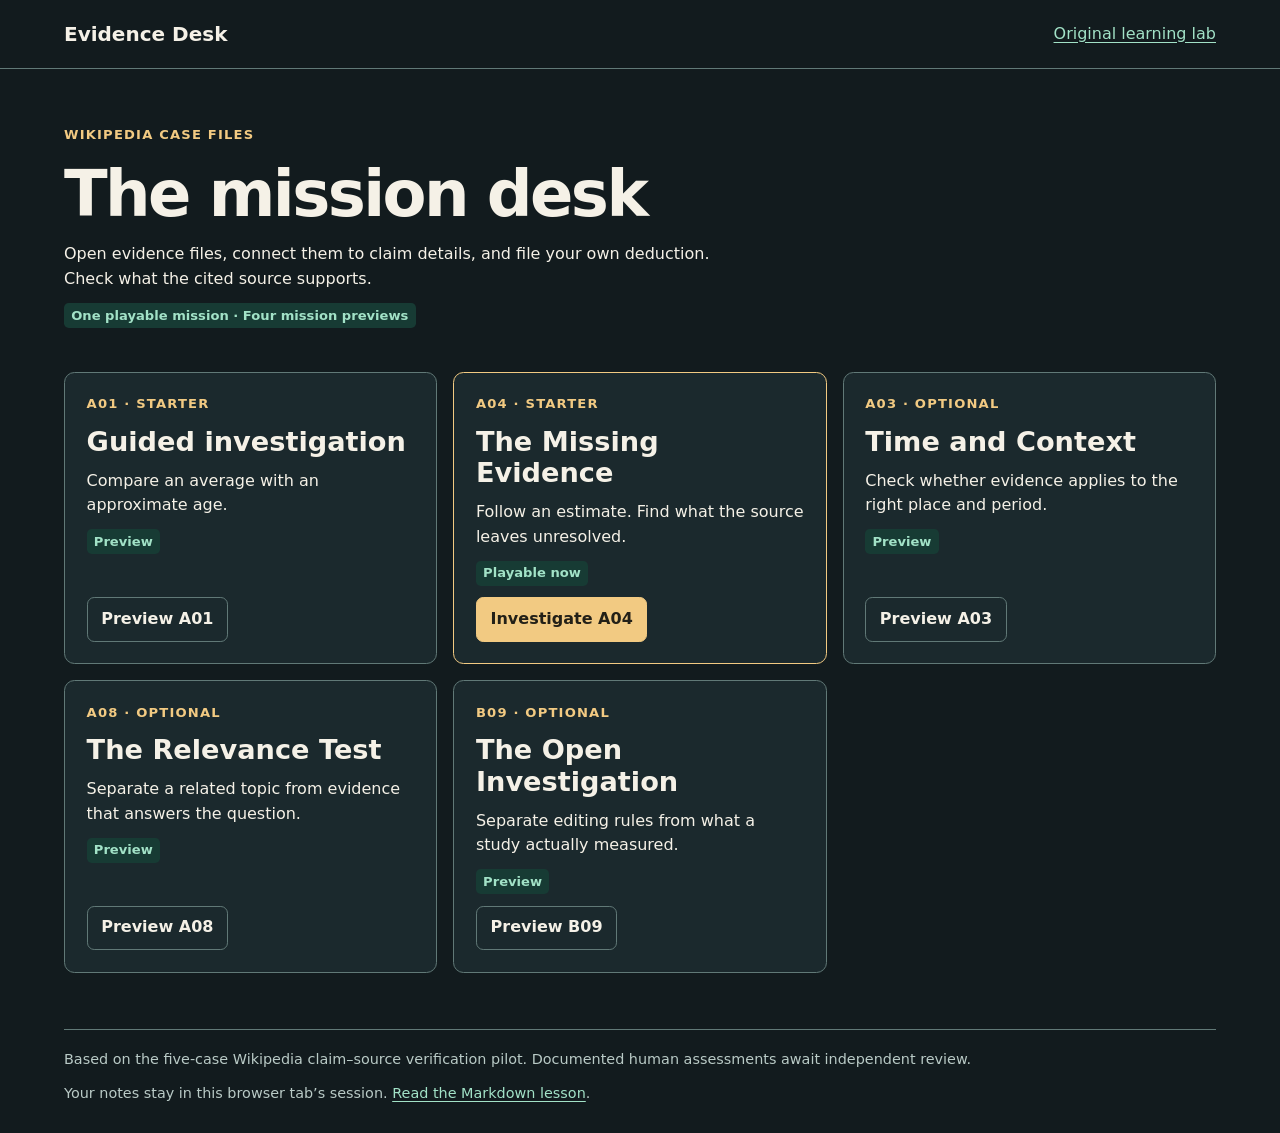
==== lab/game/index.html @ f9653839 "Build playable A04 evidence investigation prototype" ====
<!doctype html>
<html lang="en">
<head>
  <meta charset="utf-8">
  <meta name="viewport" content="width=device-width, initial-scale=1">
  <meta name="referrer" content="no-referrer">
  <title>Evidence Desk · Claim Verification Lab</title>
  <link rel="stylesheet" href="game.css">
  <script src="game.js" defer></script>
</head>
<body>
  <a class="skip" href="#desk">Skip to the investigation</a>
  <header class="topbar">
    <div class="shell">
      <a class="brand" href="#missions">Evidence Desk</a>
      <a href="../">Original learning lab</a>
    </div>
  </header>
  <main id="desk" class="shell" tabindex="-1">
    <p id="loading" role="status">Opening the case files…</p>
    <div id="view"></div>
    <noscript><p>Enable JavaScript to play, or <a href="https://github.com/Uxer-Janine/claim-source-benchmark-pilot/blob/main/learn/README.md">read the Markdown lesson</a>.</p></noscript>
  </main>
  <footer class="shell">
    <p>Based on the five-case Wikipedia claim–source verification pilot. Documented human assessments await independent review.</p>
    <p>Your notes stay in this browser tab’s session. <a href="https://github.com/Uxer-Janine/claim-source-benchmark-pilot/blob/main/learn/README.md">Read the Markdown lesson</a>.</p>
  </footer>
</body>
</html>
---- lab/game/game.css ----
:root {
  color-scheme: dark;
  font: 100%/1.55 system-ui, sans-serif;
  --bg: #121b1e;
  --surface: #1b292d;
  --raised: #23363a;
  --text: #f5f1e7;
  --muted: #b9cac6;
  --line: #617977;
  --accent: #f2ca82;
  --mint: #a2e2c7;
  color: var(--text);
  background: var(--bg);
}

* { box-sizing: border-box; }
body { margin: 0; }
[hidden] { display: none !important; }
.shell { width: min(100% - 2rem, 72rem); margin-inline: auto; }
.topbar { border-bottom: 1px solid var(--line); }
.topbar .shell { min-height: 4.25rem; display: flex; justify-content: space-between; align-items: center; gap: .75rem; flex-wrap: wrap; }
.brand { font-size: 1.25rem; font-weight: 800; color: var(--text); text-decoration: none; }
main { padding-block: clamp(1.6rem, 5vw, 3.5rem); }
footer { padding-block: 1.15rem; border-top: 1px solid var(--line); font-size: .9rem; color: var(--muted); }
h1, h2, h3, p { margin: 0 0 .7rem; }
h1, h2, h3 { line-height: 1.16; }
h1 { font-size: clamp(2rem, 6vw, 4rem); letter-spacing: -.04em; }
h2 { font-size: clamp(1.3rem, 3vw, 1.7rem); }
h3 { font-size: 1.12rem; }
a { color: var(--mint); text-underline-offset: .2em; }
button, select, textarea { font: inherit; }
button, .button { display: inline-flex; align-items: center; justify-content: center; min-height: 44px; padding: .55rem .85rem; border: 1px solid var(--accent); border-radius: .45rem; background: var(--accent); color: #232017; font-weight: 750; text-decoration: none; cursor: pointer; }
button:hover, .button:hover { background: #ffe2ac; }
.secondary { background: transparent; color: var(--text); border-color: var(--line); }
.secondary:hover { background: var(--raised); }
:focus-visible { outline: 3px solid #a2e2ff; outline-offset: 4px; }
.skip { position: absolute; top: .5rem; left: .5rem; padding: .55rem; background: var(--bg); transform: translateY(-150%); }
.skip:focus { transform: none; }
.eyebrow { color: var(--accent); font-size: .82rem; font-weight: 800; text-transform: uppercase; letter-spacing: .09em; }
.muted { color: var(--muted); }
.intro { max-width: 65ch; }
.hero { margin-bottom: 2rem; }
.grid, .board-layout, .comparison { display: grid; gap: 1rem; }
.card, .file, .board { min-width: 0; border: 1px solid var(--line); border-radius: .65rem; background: var(--surface); padding: clamp(.9rem, 2vw, 1.35rem); overflow-wrap: anywhere; }
.mission-card { display: flex; flex-direction: column; align-items: flex-start; }
.mission-card .button, .mission-card button { margin-top: auto; }
.featured { border-color: var(--accent); }
.status { display: inline-block; color: var(--mint); background: #173b34; border-radius: .3rem; padding: .15rem .45rem; font-size: .82rem; font-weight: 700; }
.claim { margin-bottom: 1rem; }
.claim p:last-child { margin: 0; }
.board-layout { align-items: start; }
.board ol { list-style: none; padding: 0; margin: .7rem 0 0; }
.board li { padding-block: .6rem; border-top: 1px solid var(--line); }
.board li span { display: block; color: var(--muted); }
.file { padding: 0; margin-bottom: .7rem; }
.file summary { display: flex; align-items: center; gap: .65rem; min-height: 48px; padding: .7rem .9rem; cursor: pointer; font-weight: 750; }
.file summary::before { content: "+"; color: var(--accent); font-size: 1.2rem; }
.file[open] summary::before { content: "−"; }
.file-body { border-top: 1px solid var(--line); padding: .85rem .9rem; }
.file[open] .file-body { animation: appear .2s ease-out; }
.file-number { color: var(--accent); font: 700 .85rem ui-monospace, monospace; flex: none; }
.file .status { margin-left: auto; flex: none; white-space: nowrap; }
.review { margin-top: .75rem; }
label { display: block; font-weight: 700; margin-bottom: .3rem; }
select, textarea { display: block; width: 100%; color: var(--text); background: var(--bg); border: 1px solid var(--line); border-radius: .4rem; padding: .55rem; }
textarea { min-height: 6rem; resize: vertical; }
select { min-height: 44px; }
.form-field { margin: .8rem 0; }
.actions { display: flex; gap: .6rem; flex-wrap: wrap; margin-block: .7rem; }
.deduction, .completion { margin-top: 1.3rem; }
.completion { border-color: var(--mint); animation: appear .3s ease-out; }
.response { white-space: pre-wrap; }
.error { color: #ffb8ae; }
@keyframes appear { from { opacity: .35; transform: translateY(4px); } to { opacity: 1; transform: none; } }
@media (min-width: 48rem) {
  .grid { grid-template-columns: repeat(3, minmax(0, 1fr)); }
  .board-layout { grid-template-columns: minmax(0, 1.65fr) minmax(0, 1fr); }
  .comparison { grid-template-columns: repeat(2, minmax(0, 1fr)); }
}
@media (prefers-reduced-motion: reduce) {
  *, *::before, *::after { animation: none !important; }
}
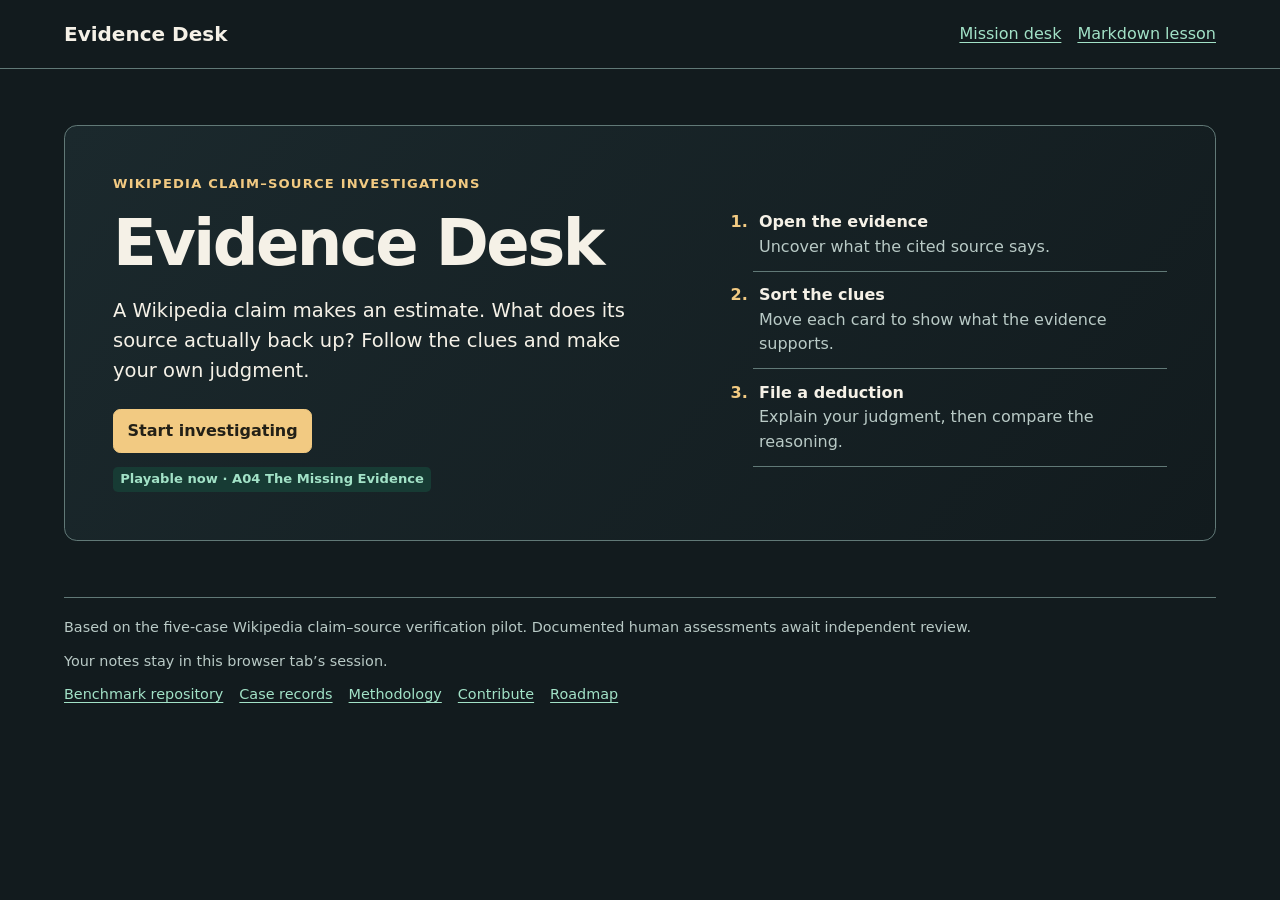
==== commit 48d89e41: "Make Evidence Desk the learning entry point" ====
--- a/lab/game/index.html
+++ b/lab/game/index.html
@@ -12,8 +12,11 @@
   <a class="skip" href="#desk">Skip to the investigation</a>
   <header class="topbar">
     <div class="shell">
-      <a class="brand" href="#missions">Evidence Desk</a>
-      <a href="../">Original learning lab</a>
+      <a class="brand" href="#welcome">Evidence Desk</a>
+      <nav aria-label="Learning resources">
+        <a href="#missions">Mission desk</a>
+        <a href="https://github.com/Uxer-Janine/claim-source-benchmark-pilot/blob/main/learn/README.md">Markdown lesson</a>
+      </nav>
     </div>
   </header>
   <main id="desk" class="shell" tabindex="-1">
@@ -23,7 +26,14 @@
   </main>
   <footer class="shell">
     <p>Based on the five-case Wikipedia claim–source verification pilot. Documented human assessments await independent review.</p>
-    <p>Your notes stay in this browser tab’s session. <a href="https://github.com/Uxer-Janine/claim-source-benchmark-pilot/blob/main/learn/README.md">Read the Markdown lesson</a>.</p>
+    <p>Your notes stay in this browser tab’s session.</p>
+    <nav aria-label="Benchmark resources">
+      <a href="https://github.com/Uxer-Janine/claim-source-benchmark-pilot">Benchmark repository</a>
+      <a href="https://github.com/Uxer-Janine/claim-source-benchmark-pilot/tree/main/records">Case records</a>
+      <a href="https://github.com/Uxer-Janine/claim-source-benchmark-pilot/blob/main/annotation-guidelines.md">Methodology</a>
+      <a href="https://github.com/Uxer-Janine/claim-source-benchmark-pilot/blob/main/CONTRIBUTING.md">Contribute</a>
+      <a href="https://github.com/Uxer-Janine/claim-source-benchmark-pilot/blob/main/docs/NEXT_STEPS.md">Roadmap</a>
+    </nav>
   </footer>
 </body>
 </html>
--- a/lab/game/game.css
+++ b/lab/game/game.css
@@ -19,6 +19,7 @@
 .shell { width: min(100% - 2rem, 72rem); margin-inline: auto; }
 .topbar { border-bottom: 1px solid var(--line); }
 .topbar .shell { min-height: 4.25rem; display: flex; justify-content: space-between; align-items: center; gap: .75rem; flex-wrap: wrap; }
+.topbar nav, footer nav { display: flex; flex-wrap: wrap; gap: .45rem 1rem; }
 .brand { font-size: 1.25rem; font-weight: 800; color: var(--text); text-decoration: none; }
 main { padding-block: clamp(1.6rem, 5vw, 3.5rem); }
 footer { padding-block: 1.15rem; border-top: 1px solid var(--line); font-size: .9rem; color: var(--muted); }
@@ -40,6 +41,14 @@
 .muted { color: var(--muted); }
 .intro { max-width: 65ch; }
 .hero { margin-bottom: 2rem; }
+.welcome { display: grid; gap: clamp(1.35rem, 5vw, 4rem); align-items: center; padding: clamp(1rem, 4vw, 3rem); background: linear-gradient(130deg, var(--surface), var(--bg)); border: 1px solid var(--line); border-radius: .8rem; }
+.welcome-lead { max-width: 42ch; font-size: clamp(1rem, 2vw, 1.22rem); margin-block: 1rem 1.4rem; }
+.status.welcome-status { display: table; margin: .85rem 0 0; }
+.welcome-steps { margin: 0; padding-inline-start: 1.65rem; }
+.welcome-steps li { padding: .7rem .35rem; border-bottom: 1px solid var(--line); }
+.welcome-steps li::marker { color: var(--accent); font-weight: 800; }
+.welcome-steps li span { display: block; color: var(--muted); }
+.card > .button + .button { margin: .65rem 0 0 .45rem; }
 .grid, .board-layout, .comparison { display: grid; gap: 1rem; }
 .card, .file, .board { min-width: 0; border: 1px solid var(--line); border-radius: .65rem; background: var(--surface); padding: clamp(.9rem, 2vw, 1.35rem); overflow-wrap: anywhere; }
 .mission-card { display: flex; flex-direction: column; align-items: flex-start; }
@@ -49,9 +58,20 @@
 .claim { margin-bottom: 1rem; }
 .claim p:last-child { margin: 0; }
 .board-layout { align-items: start; }
-.board ol { list-style: none; padding: 0; margin: .7rem 0 0; }
-.board li { padding-block: .6rem; border-top: 1px solid var(--line); }
-.board li span { display: block; color: var(--muted); }
+.lanes { display: grid; gap: .65rem; margin-top: .55rem; }
+.lane { min-width: 0; min-height: 8rem; padding: .65rem; border: 1px dashed var(--line); border-radius: .45rem; background: var(--bg); transition: background-color .15s, border-color .15s; }
+.lane h3 { font-size: .95rem; }
+.empty-lane { color: var(--muted); font-size: .85rem; }
+.lane.drop-target { border-color: var(--accent); background: #374338; box-shadow: inset 0 0 0 1px var(--accent); }
+.evidence-card { display: block; width: 100%; margin-bottom: .45rem; padding: .5rem; text-align: left; line-height: 1.3; background: var(--raised); border-color: var(--line); color: var(--text); cursor: grab; touch-action: none; user-select: none; }
+.evidence-card:hover { background: #30494c; }
+.evidence-card[aria-pressed="true"] { border-color: var(--accent); background: #374338; box-shadow: inset 3px 0 var(--accent); }
+.evidence-card:disabled { cursor: default; }
+.evidence-card.dragging { opacity: .55; cursor: grabbing; }
+.drag-ghost { position: fixed; z-index: 2; pointer-events: none; border: 1px solid var(--accent); border-radius: .45rem; box-shadow: 0 5px 18px #0008; }
+.just-moved { animation: placed .32s ease-out; }
+.move-here { width: 100%; font-size: .86rem; }
+.sr-only { position: absolute; width: 1px; height: 1px; overflow: hidden; clip-path: inset(50%); white-space: nowrap; }
 .file { padding: 0; margin-bottom: .7rem; }
 .file summary { display: flex; align-items: center; gap: .65rem; min-height: 48px; padding: .7rem .9rem; cursor: pointer; font-weight: 750; }
 .file summary::before { content: "+"; color: var(--accent); font-size: 1.2rem; }
@@ -72,11 +92,16 @@
 .response { white-space: pre-wrap; }
 .error { color: #ffb8ae; }
 @keyframes appear { from { opacity: .35; transform: translateY(4px); } to { opacity: 1; transform: none; } }
+@keyframes placed { from { transform: translateY(-5px); border-color: var(--accent); } }
+@media (min-width: 25rem) {
+  .lanes { grid-template-columns: repeat(2, minmax(0, 1fr)); }
+}
 @media (min-width: 48rem) {
+  .welcome { grid-template-columns: 1.25fr 1fr; }
   .grid { grid-template-columns: repeat(3, minmax(0, 1fr)); }
-  .board-layout { grid-template-columns: minmax(0, 1.65fr) minmax(0, 1fr); }
+  .board-layout { grid-template-columns: minmax(0, 1fr) minmax(0, 1.45fr); }
   .comparison { grid-template-columns: repeat(2, minmax(0, 1fr)); }
 }
 @media (prefers-reduced-motion: reduce) {
-  *, *::before, *::after { animation: none !important; }
+  *, *::before, *::after { animation: none !important; transition: none !important; }
 }
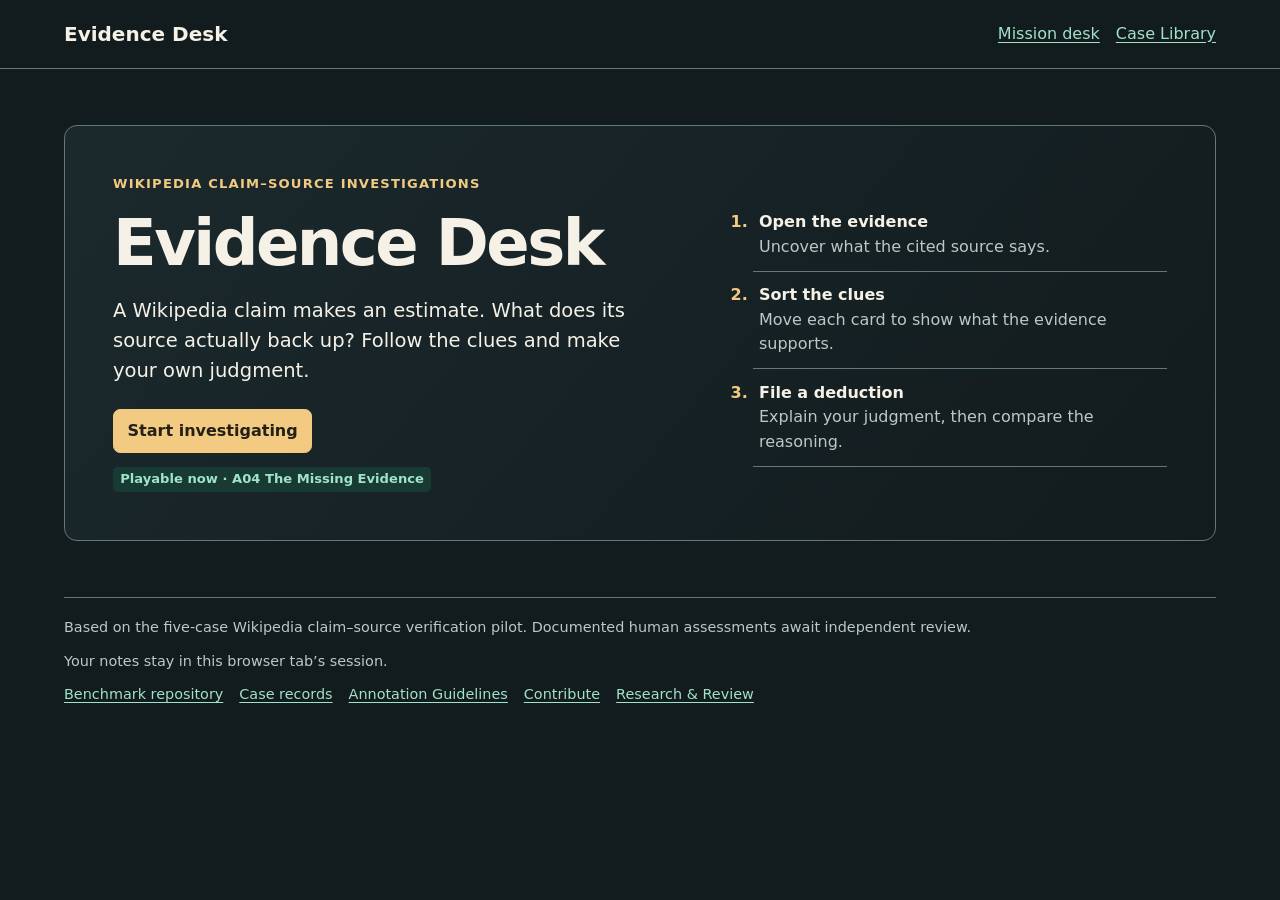
==== commit b42cd0cd: "Consolidate claim verification knowledge base documentation" ====
--- a/lab/game/index.html
+++ b/lab/game/index.html
@@ -15,14 +15,14 @@
       <a class="brand" href="#welcome">Evidence Desk</a>
       <nav aria-label="Learning resources">
         <a href="#missions">Mission desk</a>
-        <a href="https://github.com/Uxer-Janine/claim-source-benchmark-pilot/blob/main/learn/README.md">Markdown lesson</a>
+        <a href="https://github.com/Uxer-Janine/claim-source-benchmark-pilot/blob/main/docs/INVESTIGATIONS.md">Case Library</a>
       </nav>
     </div>
   </header>
   <main id="desk" class="shell" tabindex="-1">
     <p id="loading" role="status">Opening the case files…</p>
     <div id="view"></div>
-    <noscript><p>Enable JavaScript to play, or <a href="https://github.com/Uxer-Janine/claim-source-benchmark-pilot/blob/main/learn/README.md">read the Markdown lesson</a>.</p></noscript>
+    <noscript><p>Enable JavaScript to play, or <a href="https://github.com/Uxer-Janine/claim-source-benchmark-pilot/blob/main/docs/INVESTIGATIONS.md">read the Case Library</a>.</p></noscript>
   </main>
   <footer class="shell">
     <p>Based on the five-case Wikipedia claim–source verification pilot. Documented human assessments await independent review.</p>
@@ -30,9 +30,9 @@
     <nav aria-label="Benchmark resources">
       <a href="https://github.com/Uxer-Janine/claim-source-benchmark-pilot">Benchmark repository</a>
       <a href="https://github.com/Uxer-Janine/claim-source-benchmark-pilot/tree/main/records">Case records</a>
-      <a href="https://github.com/Uxer-Janine/claim-source-benchmark-pilot/blob/main/annotation-guidelines.md">Methodology</a>
+      <a href="https://github.com/Uxer-Janine/claim-source-benchmark-pilot/blob/main/annotation-guidelines.md">Annotation Guidelines</a>
       <a href="https://github.com/Uxer-Janine/claim-source-benchmark-pilot/blob/main/CONTRIBUTING.md">Contribute</a>
-      <a href="https://github.com/Uxer-Janine/claim-source-benchmark-pilot/blob/main/docs/NEXT_STEPS.md">Roadmap</a>
+      <a href="https://github.com/Uxer-Janine/claim-source-benchmark-pilot/blob/main/docs/RESEARCH_NOTES.md">Research &amp; Review</a>
     </nav>
   </footer>
 </body>
